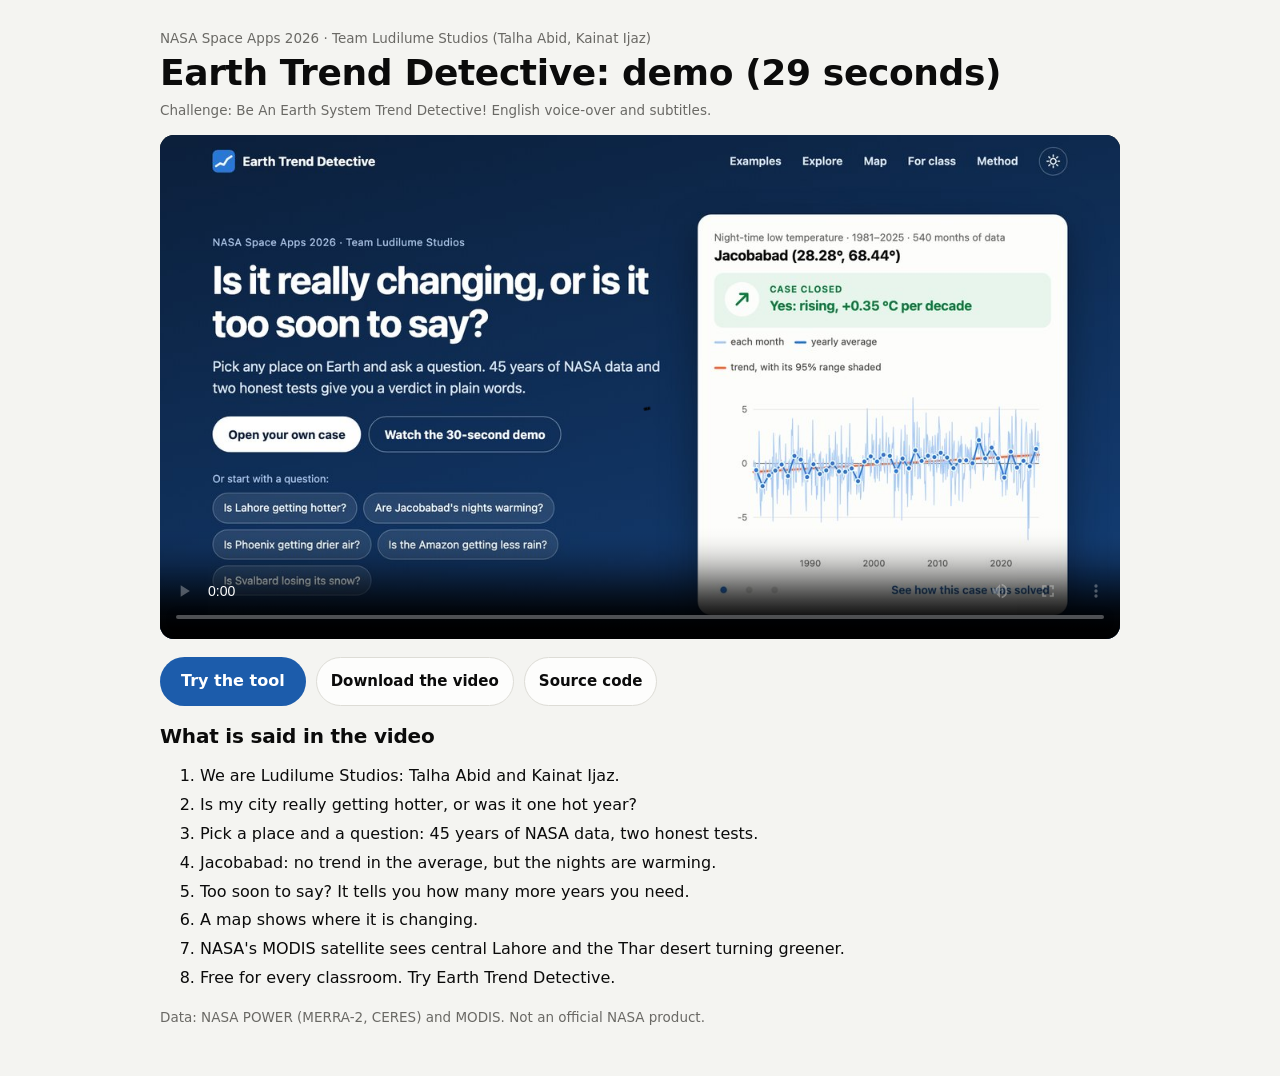
==== web/demo.html @ 318aa74d "Redesign the site: place search, starter questions, side-by-side results, demo page Signed-off-by: T" ====
<!doctype html>
<html lang="en">
<head>
  <meta charset="utf-8">
  <meta name="viewport" content="width=device-width, initial-scale=1">
  <title>Demo video: Earth Trend Detective</title>
  <meta name="description" content="A 29-second demo of Earth Trend Detective, by team Ludilume Studios for NASA Space Apps 2026.">
  <meta name="theme-color" content="#0b1f3a">
  <link rel="icon" href="favicon.svg" type="image/svg+xml">
  <link rel="stylesheet" href="css/app.css">
  <style>
    .demo-page { max-width: 1000px; margin: 0 auto; padding: 28px 20px 48px; }
    .demo-page video { width: 100%; height: auto; border-radius: 14px; background: #000; display: block; }
    .demo-page h1 { font-size: clamp(26px, 4vw, 36px); margin: 0 0 6px; }
    .demo-links { display: flex; flex-wrap: wrap; gap: 10px; margin: 18px 0; }
    .transcript li { margin-bottom: 4px; }
  </style>
</head>
<body>
  <main class="demo-page">
    <p class="result-kicker">NASA Space Apps 2026 · Team Ludilume Studios (Talha Abid, Kainat Ijaz)</p>
    <h1>Earth Trend Detective: demo (29 seconds)</h1>
    <p class="hint" style="margin-bottom:14px">Challenge: Be An Earth System Trend Detective! English voice-over and subtitles.</p>
    <video controls playsinline preload="metadata" poster="share.jpg">
      <source src="demo/earth-trend-detective-demo.mp4" type="video/mp4">
      Your browser cannot play this video. <a href="demo/earth-trend-detective-demo.mp4">Download it instead</a>.
    </video>
    <div class="demo-links">
      <a class="button primary" href="./">Try the tool</a>
      <a class="button secondary" href="demo/earth-trend-detective-demo.mp4" download>Download the video</a>
      <a class="button secondary" href="https://github.com/talhaabidj/earth-trend-detective">Source code</a>
    </div>
    <h2 style="font-size:20px">What is said in the video</h2>
    <ol class="transcript">
      <li>We are Ludilume Studios: Talha Abid and Kainat Ijaz.</li>
      <li>Is my city really getting hotter, or was it one hot year?</li>
      <li>Pick a place and a question: 45 years of NASA data, two honest tests.</li>
      <li>Jacobabad: no trend in the average, but the nights are warming.</li>
      <li>Too soon to say? It tells you how many more years you need.</li>
      <li>A map shows where it is changing.</li>
      <li>NASA's MODIS satellite sees central Lahore and the Thar desert turning greener.</li>
      <li>Free for every classroom. Try Earth Trend Detective.</li>
    </ol>
    <p class="source">Data: NASA POWER (MERRA-2, CERES) and MODIS. Not an official NASA product.</p>
  </main>
</body>
</html>
---- web/css/app.css ----
/* Colours and sizes are set once here; the dark values are repeated for the system setting and
   for the theme button. */
:root {
  color-scheme: light;
  --page: #f4f4f1;
  --surface-1: #fdfdfc;
  --surface-2: #eeede9;
  --border: #dddcd6;
  --text-primary: #0b0b0b;
  --text-secondary: #4d4c49;
  --text-muted: #6a6965;
  --accent: #2a78d6;
  --accent-strong: #1c5cab;
  --accent-soft: #e6f0fc;
  --link: #1c5cab;
  --series-1: #2a78d6;
  --series-faint: #a9cbf5;
  --trend: #eb6834;
  --trend-band: rgba(235, 104, 52, 0.15);
  --grid: #e6e5e0;
  --clear: #0f7b3e;
  --clear-bg: #e7f5ec;
  --mixed: #8f5b00;
  --mixed-bg: #fff3d9;
  --not-yet: #1c5cab;
  --not-yet-bg: #e6f0fc;
  --none: #4d4c49;
  --none-bg: #eeede9;
  --error: #b3261e;
  --hero-top: #0b1f3a;
  --hero-bottom: #14407a;
  --shadow: 0 1px 2px rgba(11, 31, 58, 0.06), 0 8px 24px rgba(11, 31, 58, 0.08);
  --radius: 14px;
  --font: system-ui, -apple-system, "Segoe UI", Roboto, "Helvetica Neue", Arial, sans-serif;
}
@media (prefers-color-scheme: dark) {
  :root:not([data-theme="light"]) {
    color-scheme: dark;
    --page: #0f1114;
    --surface-1: #181b20;
    --surface-2: #23272e;
    --border: #323741;
    --text-primary: #f1f0ed;
    --text-secondary: #c5c4bc;
    --text-muted: #9c9b94;
    --accent: #3987e5;
    --accent-strong: #1c5cab;
    --accent-soft: #15273f;
    --link: #8dbcf2;
    --series-1: #4a94ea;
    --series-faint: #2a4670;
    --trend: #ec7b4d;
    --trend-band: rgba(236, 123, 77, 0.2);
    --grid: #2a2e36;
    --clear: #62cf91;
    --clear-bg: #13281c;
    --mixed: #e8b452;
    --mixed-bg: #2d2311;
    --not-yet: #8dbcf2;
    --not-yet-bg: #142337;
    --none: #c5c4bc;
    --none-bg: #23272e;
    --error: #f2908a;
    --hero-top: #081528;
    --hero-bottom: #0e2c55;
    --shadow: 0 1px 2px rgba(0, 0, 0, 0.3), 0 8px 24px rgba(0, 0, 0, 0.35);
  }
}
:root[data-theme="dark"] {
  color-scheme: dark;
  --page: #0f1114;
  --surface-1: #181b20;
  --surface-2: #23272e;
  --border: #323741;
  --text-primary: #f1f0ed;
  --text-secondary: #c5c4bc;
  --text-muted: #9c9b94;
  --accent: #3987e5;
  --accent-strong: #1c5cab;
  --accent-soft: #15273f;
  --link: #8dbcf2;
  --series-1: #4a94ea;
  --series-faint: #2a4670;
  --trend: #ec7b4d;
  --trend-band: rgba(236, 123, 77, 0.2);
  --grid: #2a2e36;
  --clear: #62cf91;
  --clear-bg: #13281c;
  --mixed: #e8b452;
  --mixed-bg: #2d2311;
  --not-yet: #8dbcf2;
  --not-yet-bg: #142337;
  --none: #c5c4bc;
  --none-bg: #23272e;
  --error: #f2908a;
  --hero-top: #081528;
  --hero-bottom: #0e2c55;
  --shadow: 0 1px 2px rgba(0, 0, 0, 0.3), 0 8px 24px rgba(0, 0, 0, 0.35);
}

* { box-sizing: border-box; }
html { scroll-behavior: smooth; scroll-padding-top: 16px; }
@media (prefers-reduced-motion: reduce) {
  html { scroll-behavior: auto; }
  * { transition: none !important; animation: none !important; }
}
body { margin: 0; background: var(--page); color: var(--text-primary); font: 16px/1.55 var(--font); }
a { color: var(--link); }
h1, h2, h3, h4 { line-height: 1.2; letter-spacing: -0.01em; }
p { margin: 0 0 10px; }
.wrap { max-width: 1180px; margin: 0 auto; padding: 0 20px; }
:focus-visible { outline: 3px solid var(--accent); outline-offset: 2px; border-radius: 4px; }
.skip-link { position: absolute; left: -999px; top: 8px; background: var(--surface-1); color: var(--text-primary); padding: 8px 14px; border-radius: 8px; z-index: 2000; }
.skip-link:focus { left: 8px; }

/* --- Top bar and hero ------------------------------------------------------------------------ */
.hero-band { background: linear-gradient(165deg, var(--hero-top), var(--hero-bottom)); color: #fff; padding-bottom: 76px; }
.top-bar { display: flex; align-items: center; gap: 16px; padding-top: 16px; padding-bottom: 16px; }
.brand { display: flex; align-items: center; gap: 10px; color: #fff; text-decoration: none; font-weight: 700; font-size: 17px; }
.top-nav { display: flex; gap: 4px; margin-left: auto; flex-wrap: wrap; }
.top-nav a { color: #dbe6f5; text-decoration: none; padding: 7px 12px; border-radius: 999px; font-size: 15px; font-weight: 600; }
.top-nav a:hover { background: rgba(255, 255, 255, 0.12); color: #fff; }
.icon-button { display: inline-grid; place-items: center; width: 38px; height: 38px; border-radius: 50%; border: 1px solid rgba(255, 255, 255, 0.3); background: transparent; color: #fff; cursor: pointer; }
.icon-button:hover { background: rgba(255, 255, 255, 0.12); }

.hero { display: grid; grid-template-columns: minmax(0, 1.1fr) minmax(0, 0.9fr); gap: 44px; align-items: center; padding-top: 36px; }
.eyebrow { font-size: 14px; color: #a9c3e6; letter-spacing: 0.03em; margin-bottom: 12px; }
.hero h1 { margin: 0 0 16px; font-size: clamp(32px, 4.6vw, 52px); line-height: 1.08; letter-spacing: -0.025em; }
.lead { font-size: 19px; color: #dbe6f5; max-width: 34em; margin-bottom: 22px; }
.hero-actions { display: flex; flex-wrap: wrap; gap: 10px; margin-bottom: 24px; }
.starter-label { font-size: 14px; color: #a9c3e6; margin-bottom: 8px; }
.starters { display: flex; flex-wrap: wrap; gap: 8px; }
.starter { font: inherit; font-size: 14.5px; padding: 8px 14px; border-radius: 999px; cursor: pointer; background: rgba(255, 255, 255, 0.1); color: #fff; border: 1px solid rgba(255, 255, 255, 0.28); }
.starter:hover { background: rgba(255, 255, 255, 0.2); }

.hero-case { background: var(--surface-1); color: var(--text-primary); border-radius: 18px; padding: 20px 22px 16px; box-shadow: 0 20px 50px rgba(0, 0, 0, 0.35); }
.hero-case .result { margin: 0; padding: 0; border: 0; background: none; }
.hero-case .result-head h3 { font-size: 19px; }
.hero-case .verdict { margin: 12px 0 8px; padding: 12px 14px; }
.hero-case .verdict h4 { font-size: 18px; }
.hero-case .verdict p:last-child { display: none; }
.hero-case .result-tabs, .hero-case .source, .hero-case .warnings, .hero-case .panel-note { display: none; }
.hero-case .result-panel { padding: 0; border: 0; }
.hero-case-foot { display: flex; align-items: center; justify-content: space-between; gap: 10px; margin-top: 6px; }
.dots { display: flex; gap: 8px; }
.dot { width: 26px; height: 26px; border-radius: 50%; border: 0; background: transparent; cursor: pointer; display: grid; place-items: center; padding: 0; }
.dot::before { content: ""; width: 9px; height: 9px; border-radius: 50%; background: var(--border); }
.dot[aria-pressed="true"]::before { background: var(--accent); }
.text-button { font: inherit; font-weight: 600; font-size: 15px; background: none; border: 0; color: var(--link); cursor: pointer; padding: 6px 2px; }

/* --- Buttons and small controls -------------------------------------------------------------- */
.button { display: inline-flex; align-items: center; justify-content: center; gap: 8px; font: inherit; font-weight: 700; font-size: 16px; padding: 11px 20px; border-radius: 999px; border: 1px solid transparent; cursor: pointer; text-decoration: none; }
.button.primary { background: var(--accent-strong); color: #fff; }
.hero-band .button.primary { background: #fff; color: #0b1f3a; }
.button.primary:hover { filter: brightness(1.08); }
.button.primary:disabled { opacity: 0.6; cursor: progress; }
.button.ghost { background: transparent; color: #fff; border-color: rgba(255, 255, 255, 0.45); }
.button.ghost:hover { background: rgba(255, 255, 255, 0.12); }
.button.secondary { background: var(--surface-1); color: var(--text-primary); border-color: var(--border); font-size: 15px; font-weight: 600; padding: 8px 14px; }
.button.secondary:hover { border-color: var(--accent); }
.button.wide { width: 100%; }
.chips { display: inline-flex; flex-wrap: wrap; gap: 6px; }
.chip, .tab { display: inline-flex; align-items: center; gap: 6px; font: inherit; font-size: 14px; padding: 6px 12px; border-radius: 999px; cursor: pointer; background: var(--surface-2); color: var(--text-primary); border: 1px solid transparent; }
.chip:hover, .tab:hover { border-color: var(--accent); }
.chip[aria-pressed="true"], .tab[aria-selected="true"] { background: var(--accent-strong); color: #fff; }
input[type="number"], input[type="search"], select { font: inherit; color: var(--text-primary); background: var(--surface-1); border: 1px solid var(--border); border-radius: 10px; padding: 8px 10px; min-width: 0; }
.step-number { display: inline-grid; place-items: center; flex: none; width: 34px; height: 34px; border-radius: 50%; background: var(--accent-strong); color: #fff; font-weight: 700; }
.step-number.small { width: 26px; height: 26px; font-size: 14px; }

/* --- Three steps ----------------------------------------------------------------------------- */
.steps { display: grid; grid-template-columns: repeat(3, 1fr); gap: 16px; margin-top: -44px; position: relative; }
.step-card { display: flex; gap: 14px; align-items: flex-start; background: var(--surface-1); border: 1px solid var(--border); border-radius: var(--radius); padding: 16px 18px; box-shadow: var(--shadow); }
.step-card strong { display: block; font-size: 17px; margin-bottom: 2px; }
.step-card p { margin: 0; font-size: 14.5px; color: var(--text-secondary); }

/* --- Sections and panels --------------------------------------------------------------------- */
.section { margin: 56px 0 0; }
.section-head { margin-bottom: 18px; }
.section-head h2 { margin: 0 0 4px; font-size: clamp(24px, 3vw, 30px); }
.section-head p { margin: 0; color: var(--text-secondary); max-width: 46em; }
.panel { background: var(--surface-1); border: 1px solid var(--border); border-radius: var(--radius); padding: 20px; }
.hint { font-size: 13.5px; color: var(--text-muted); margin: 6px 0 0; }
.source { font-size: 13.5px; color: var(--text-muted); margin: 12px 0 0; }
.status { min-height: 0; margin: 0; color: var(--text-secondary); }
.status:not(:empty) { margin-bottom: 12px; padding: 10px 14px; border-radius: 10px; background: var(--accent-soft); }
.status.error { color: var(--error); background: var(--mixed-bg); }
.status.busy::before { content: ""; display: inline-block; width: 14px; height: 14px; margin-right: 8px; vertical-align: -2px; border: 2px solid var(--accent); border-right-color: transparent; border-radius: 50%; animation: spin 0.8s linear infinite; }
@keyframes spin { to { transform: rotate(360deg); } }

/* --- Examples -------------------------------------------------------------------------------- */
.story-list { display: grid; grid-template-columns: repeat(auto-fit, minmax(230px, 1fr)); gap: 14px; }
.story-card { text-align: left; font: inherit; color: var(--text-primary); cursor: pointer; padding: 16px 18px; border-radius: var(--radius); border: 1px solid var(--border); background: var(--surface-1); display: flex; flex-direction: column; gap: 6px; }
.story-card:hover, .story-card[aria-pressed="true"] { border-color: var(--accent); box-shadow: var(--shadow); }
.story-card strong { font-size: 17px; }
.story-card span { font-size: 14.5px; color: var(--text-secondary); }
.badges { display: flex; flex-wrap: wrap; gap: 6px; margin-top: auto; padding-top: 6px; }
.badge { font-size: 12.5px; font-weight: 700; padding: 3px 9px; border-radius: 999px; }
.badge.clear { background: var(--clear-bg); color: var(--clear); }
.badge.mixed { background: var(--mixed-bg); color: var(--mixed); }
.badge.not-yet { background: var(--not-yet-bg); color: var(--not-yet); }
.badge.none { background: var(--none-bg); color: var(--none); }
.story-player { margin-top: 16px; }
.story-top { display: flex; justify-content: space-between; align-items: center; gap: 12px; }
.story-top h3 { margin: 0; font-size: 20px; }
.story-step-label { font-size: 13.5px; color: var(--text-muted); margin: 2px 0 10px; }
.story-text { font-size: 17px; max-width: 52em; }
.story-nav { display: flex; gap: 10px; align-items: center; margin-top: 16px; }

/* --- Explorer -------------------------------------------------------------------------------- */
.workspace { display: grid; grid-template-columns: 400px minmax(0, 1fr); gap: 24px; align-items: start; }
.controls { position: sticky; top: 16px; max-height: calc(100vh - 32px); overflow-y: auto; }
.control-group { border: 0; padding: 0; margin: 0 0 20px; min-width: 0; }
.control-group legend { display: flex; align-items: center; gap: 10px; font-weight: 700; font-size: 17px; padding: 0; margin-bottom: 10px; }
.search { position: relative; }
.search input { width: 100%; padding-left: 38px; font-size: 16px; }
.search-icon { position: absolute; left: 12px; top: 50%; transform: translateY(-50%); color: var(--text-muted); pointer-events: none; }
.search-options { position: absolute; z-index: 1200; left: 0; right: 0; top: calc(100% + 4px); margin: 0; padding: 6px; list-style: none; background: var(--surface-1); border: 1px solid var(--border); border-radius: 12px; box-shadow: var(--shadow); }
.search-options li { padding: 8px 10px; border-radius: 8px; cursor: pointer; display: flex; flex-direction: column; }
.search-options li span { font-size: 13px; color: var(--text-muted); }
.search-options li[role="option"]:hover, .search-options li[aria-selected="true"] { background: var(--accent-soft); }
.search-options .search-note { cursor: default; color: var(--text-secondary); font-size: 14px; }
.place-buttons { display: flex; flex-wrap: wrap; gap: 6px; margin: 10px 0; }
.place-buttons .chips { display: contents; }
.map { height: 180px; border-radius: 12px; border: 1px solid var(--border); z-index: 0; }
.map.tall { height: 480px; margin-top: 10px; }
.chosen-place { font-weight: 600; margin: 8px 0 0; }
.more-options { margin-top: 10px; }
.more-options summary { cursor: pointer; font-size: 14.5px; color: var(--text-secondary); }
.place-row { display: flex; flex-wrap: wrap; gap: 12px; margin: 10px 0; }
.place-row label, .map-controls label { display: flex; flex-direction: column; font-size: 13.5px; color: var(--text-secondary); gap: 3px; }
.place-row input { width: 120px; }
.area-choice { display: flex; flex-direction: column; gap: 4px; font-size: 14.5px; }
.area-choice label { display: flex; gap: 8px; align-items: center; }
.tabs { display: flex; flex-wrap: wrap; gap: 6px; margin-bottom: 10px; }
.variable-list { display: flex; flex-direction: column; gap: 8px; }
.variable-card { text-align: left; font: inherit; cursor: pointer; padding: 10px 12px; border-radius: 12px; background: var(--surface-1); color: var(--text-primary); border: 1px solid var(--border); }
.variable-card:hover { border-color: var(--accent); }
.variable-card[aria-pressed="true"] { border-color: var(--accent); background: var(--accent-soft); box-shadow: inset 0 0 0 1px var(--accent); }
.variable-card strong { display: block; font-size: 15.5px; }
.variable-card span { font-size: 13.5px; color: var(--text-secondary); }
.variable-card em { font-style: normal; font-size: 12px; font-weight: 700; color: var(--link); margin-left: 6px; }
.helper { display: block; margin-top: 12px; font-size: 14.5px; color: var(--text-secondary); }
.helper select { margin-top: 4px; width: 100%; }

.empty { text-align: center; padding: 48px 24px; color: var(--text-secondary); }
.empty h3 { margin: 12px 0 6px; color: var(--text-primary); }
.empty p { max-width: 30em; margin: 0 auto; }
.results { display: flex; flex-direction: column; gap: 16px; }
.compare-grid { display: grid; grid-template-columns: minmax(0, 1fr); gap: 16px; }
@media (min-width: 1100px) { .compare-grid.two { grid-template-columns: minmax(0, 1fr) minmax(0, 1fr); } }
.result { background: var(--surface-1); border: 1px solid var(--border); border-radius: var(--radius); padding: 20px; min-width: 0; }
.result-kicker { font-size: 13.5px; color: var(--text-muted); margin: 0 0 2px; }
.result-head h3 { margin: 0; font-size: 22px; overflow-wrap: anywhere; }
.verdict { display: flex; gap: 14px; align-items: flex-start; border-radius: 12px; padding: 16px 18px; margin: 14px 0; }
.verdict-icon { flex: none; display: grid; place-items: center; width: 46px; height: 46px; border-radius: 50%; background: var(--surface-1); }
.case-status { font-size: 12.5px; font-weight: 700; letter-spacing: 0.06em; text-transform: uppercase; margin: 0 0 2px; }
.verdict h4 { margin: 0 0 6px; font-size: 22px; }
.verdict p:last-child { margin: 0; color: var(--text-primary); }
.verdict.clear { background: var(--clear-bg); } .verdict.clear h4, .verdict.clear .case-status, .verdict.clear .verdict-icon { color: var(--clear); }
.verdict.mixed { background: var(--mixed-bg); } .verdict.mixed h4, .verdict.mixed .case-status, .verdict.mixed .verdict-icon { color: var(--mixed); }
.verdict.not-yet { background: var(--not-yet-bg); } .verdict.not-yet h4, .verdict.not-yet .case-status, .verdict.not-yet .verdict-icon { color: var(--not-yet); }
.verdict.none { background: var(--none-bg); } .verdict.none .case-status, .verdict.none .verdict-icon { color: var(--none); }
.warnings { margin: 0 0 12px; padding-left: 20px; color: var(--text-secondary); font-size: 14.5px; }
.result-tabs { display: flex; gap: 2px; overflow-x: auto; border-bottom: 1px solid var(--border); }
.result-tabs button { font: inherit; font-size: 15px; font-weight: 600; white-space: nowrap; padding: 9px 13px; background: none; border: 0; border-bottom: 3px solid transparent; color: var(--text-secondary); cursor: pointer; margin-bottom: -1px; }
.result-tabs button:hover { color: var(--text-primary); }
.result-tabs button[aria-selected="true"] { color: var(--link); border-bottom-color: var(--accent); }
.result-panel { padding-top: 12px; }
.panel-note { font-size: 14px; color: var(--text-secondary); margin: 0 0 6px; }
.numbers { margin: 4px 0 10px; padding-left: 20px; font-size: 15px; }
.numbers li { margin-bottom: 6px; }
.actions { display: flex; flex-wrap: wrap; gap: 8px; }
.compare-box { display: flex; flex-wrap: wrap; gap: 8px; align-items: center; padding: 14px 16px; }
.compare-box .search { flex: 1 1 240px; }
.compare-box p { margin: 0; flex-basis: 100%; font-weight: 600; }

/* --- Charts ---------------------------------------------------------------------------------- */
.chart-box { position: relative; }
.chart { display: block; overflow: visible; }
.chart .grid line { stroke: var(--grid); stroke-width: 1; }
.chart .tick { fill: var(--text-muted); font-size: 12px; font-family: var(--font); }
.chart .zero { stroke: var(--text-muted); stroke-width: 1; }
.chart .series-line { fill: none; stroke: var(--series-1); stroke-width: 1.5; stroke-linejoin: round; stroke-linecap: round; }
.chart .series-line.faded { stroke: var(--series-faint); stroke-width: 1; }
.chart .yearly-line { fill: none; stroke: var(--series-1); stroke-width: 2; stroke-linejoin: round; }
.chart .yearly-dot { fill: var(--series-1); stroke: var(--surface-1); stroke-width: 1.5; }
.chart .trend-line { stroke: var(--trend); stroke-width: 2.5; stroke-linecap: round; }
.chart .trend-band { fill: var(--trend-band); }
.chart .season-bar { fill: var(--series-1); }
.chart .crosshair { stroke: var(--text-muted); stroke-width: 1; }
.chart .hover-dot { fill: var(--series-1); stroke: var(--surface-1); stroke-width: 2; }
.chart-tip { position: absolute; transform: translate(-50%, -100%); pointer-events: none; white-space: nowrap; background: var(--text-primary); color: var(--surface-1); font-size: 13px; padding: 6px 9px; border-radius: 6px; }
.legend { display: flex; gap: 14px; font-size: 13px; color: var(--text-secondary); margin: 2px 0 4px; flex-wrap: wrap; }
.legend i { display: inline-block; width: 16px; height: 3px; vertical-align: middle; margin-right: 6px; border-radius: 2px; }
.table-scroll { max-height: 320px; overflow: auto; }
.data-table { border-collapse: collapse; font-size: 14px; width: 100%; font-variant-numeric: tabular-nums; }
.data-table th, .data-table td { padding: 5px 12px 5px 0; text-align: right; border-bottom: 1px solid var(--grid); }
.data-table th { color: var(--text-secondary); font-weight: 600; position: sticky; top: 0; background: var(--surface-1); }
.data-table th:first-child, .data-table td:first-child { text-align: left; }

/* --- Trend map ------------------------------------------------------------------------------- */
.map-controls { display: flex; flex-wrap: wrap; gap: 12px; align-items: flex-end; }
.map-question { font-weight: 600; margin: 12px 0 0; }
.map-summary { font-size: 17px; margin: 10px 0 0; }
.map-legend { display: flex; flex-wrap: wrap; gap: 6px 14px; font-size: 13px; color: var(--text-secondary); margin-top: 10px; align-items: center; }
.map-legend i { display: inline-block; width: 14px; height: 14px; border-radius: 3px; vertical-align: -2px; margin-right: 5px; }

/* --- Classroom and method -------------------------------------------------------------------- */
.class-steps { list-style: none; counter-reset: step; margin: 0; padding: 0; display: grid; grid-template-columns: repeat(auto-fit, minmax(230px, 1fr)); gap: 14px; }
.class-steps li { counter-increment: step; background: var(--surface-1); border: 1px solid var(--border); border-radius: var(--radius); padding: 16px 18px; font-size: 15px; color: var(--text-secondary); }
.class-steps li::before { content: counter(step); display: grid; place-items: center; width: 28px; height: 28px; border-radius: 50%; background: var(--accent-soft); color: var(--link); font-weight: 700; margin-bottom: 8px; }
.class-steps strong { color: var(--text-primary); }
.method-grid { display: grid; grid-template-columns: minmax(0, 1.5fr) minmax(0, 1fr); gap: 16px; align-items: start; }
.prose ol { padding-left: 20px; margin: 0 0 12px; }
.prose li { margin-bottom: 8px; }
.prose h3 { margin: 0 0 10px; }
.glossary { margin: 0; }
.glossary dt { font-weight: 700; margin-top: 10px; }
.glossary dd { margin: 0; color: var(--text-secondary); font-size: 15px; }
.site-footer { margin-top: 56px; padding: 28px 0 40px; border-top: 1px solid var(--border); font-size: 14px; color: var(--text-secondary); }

/* --- Smaller screens ------------------------------------------------------------------------- */
@media (max-width: 960px) {
  .hero { grid-template-columns: minmax(0, 1fr); gap: 28px; padding-top: 20px; }
  .workspace { grid-template-columns: minmax(0, 1fr); }
  .controls { position: static; max-height: none; }
  .method-grid { grid-template-columns: minmax(0, 1fr); }
  .steps { grid-template-columns: minmax(0, 1fr); margin-top: -36px; }
}
@media (max-width: 600px) {
  .wrap { padding: 0 16px; }
  .top-nav { display: none; }
  .top-bar { justify-content: space-between; }
  .hero-band { padding-bottom: 60px; }
  .lead { font-size: 17px; }
  .panel, .result { padding: 16px; }
  /* The icon sits beside the heading and the explanation uses the full width. */
  .verdict { display: grid; grid-template-columns: auto minmax(0, 1fr); column-gap: 10px; padding: 14px; }
  .verdict > div:last-child { display: contents; }
  .verdict-icon { width: 38px; height: 38px; grid-row: 1 / span 2; align-self: center; }
  .verdict h4 { font-size: 19px; margin: 0; }
  .verdict p:last-child { grid-column: 1 / -1; margin-top: 8px; }
  .map { height: 220px; }
  .map.tall { height: 380px; }
  .section { margin-top: 44px; }
}
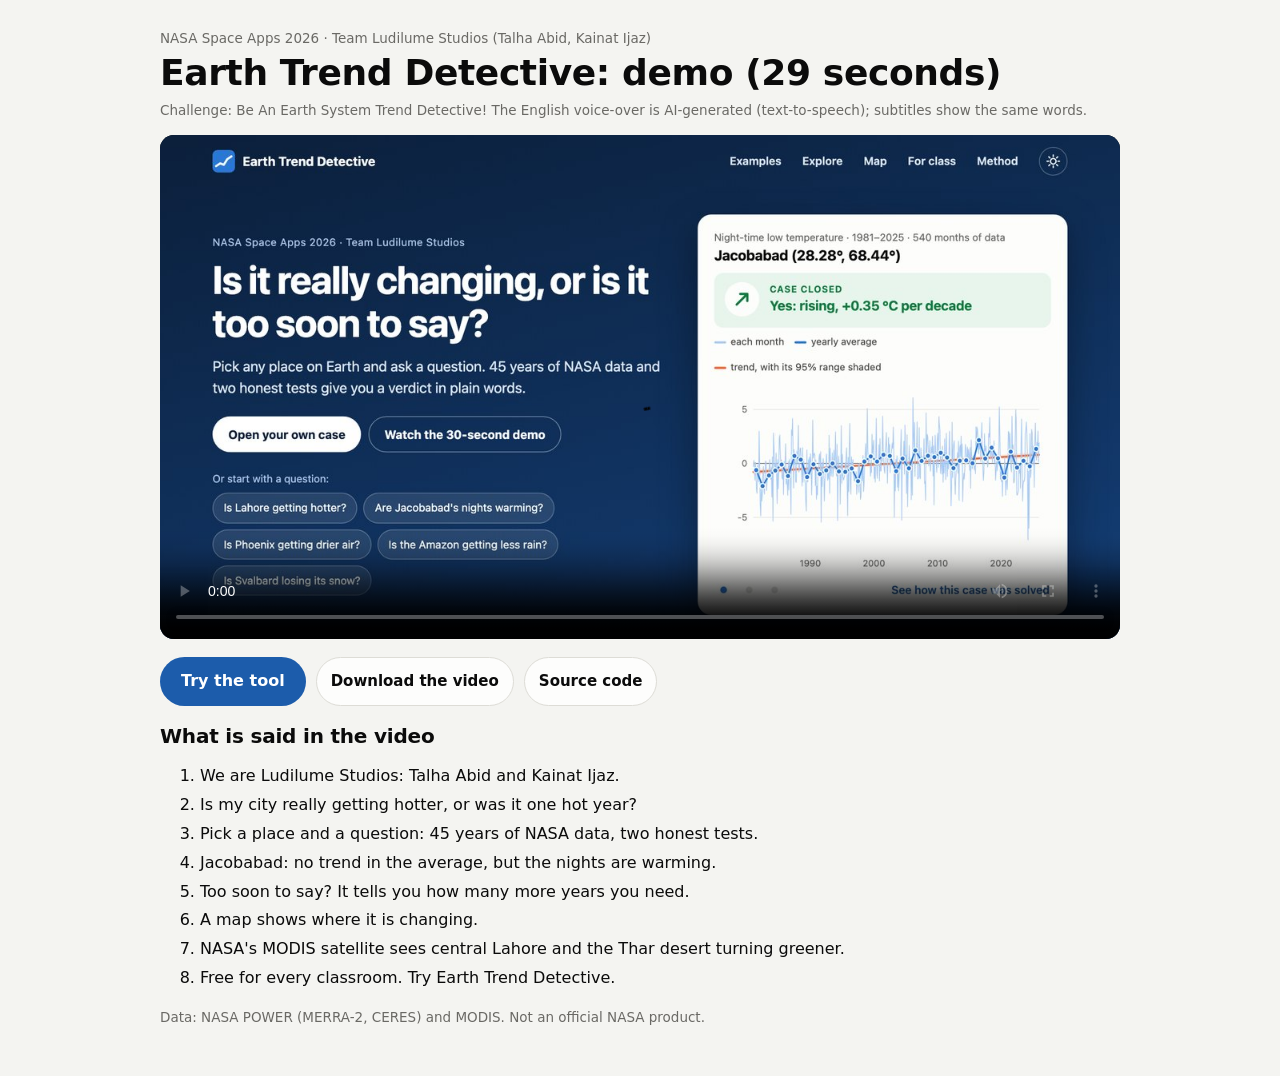
==== commit c0d61422: "Show the straight-line rate, add a SciPy check, fix heading order Signed-off-by: Talha Abid <talhaab" ====
--- a/web/demo.html
+++ b/web/demo.html
@@ -20,7 +20,7 @@
   <main class="demo-page">
     <p class="result-kicker">NASA Space Apps 2026 · Team Ludilume Studios (Talha Abid, Kainat Ijaz)</p>
     <h1>Earth Trend Detective: demo (29 seconds)</h1>
-    <p class="hint" style="margin-bottom:14px">Challenge: Be An Earth System Trend Detective! English voice-over and subtitles.</p>
+    <p class="hint" style="margin-bottom:14px">Challenge: Be An Earth System Trend Detective! The English voice-over is AI-generated (text-to-speech); subtitles show the same words.</p>
     <video controls playsinline preload="metadata" poster="share.jpg">
       <source src="demo/earth-trend-detective-demo.mp4" type="video/mp4">
       Your browser cannot play this video. <a href="demo/earth-trend-detective-demo.mp4">Download it instead</a>.
--- a/web/css/app.css
+++ b/web/css/app.css
@@ -112,6 +112,8 @@
 :focus-visible { outline: 3px solid var(--accent); outline-offset: 2px; border-radius: 4px; }
 .skip-link { position: absolute; left: -999px; top: 8px; background: var(--surface-1); color: var(--text-primary); padding: 8px 14px; border-radius: 8px; z-index: 2000; }
 .skip-link:focus { left: 8px; }
+.visually-hidden { position: absolute; width: 1px; height: 1px; overflow: hidden; clip-path: inset(50%); white-space: nowrap; }
+.no-script { margin: 0; padding: 14px 20px; background: var(--mixed-bg); color: var(--text-primary); text-align: center; }
 
 /* --- Top bar and hero ------------------------------------------------------------------------ */
 .hero-band { background: linear-gradient(165deg, var(--hero-top), var(--hero-bottom)); color: #fff; padding-bottom: 76px; }
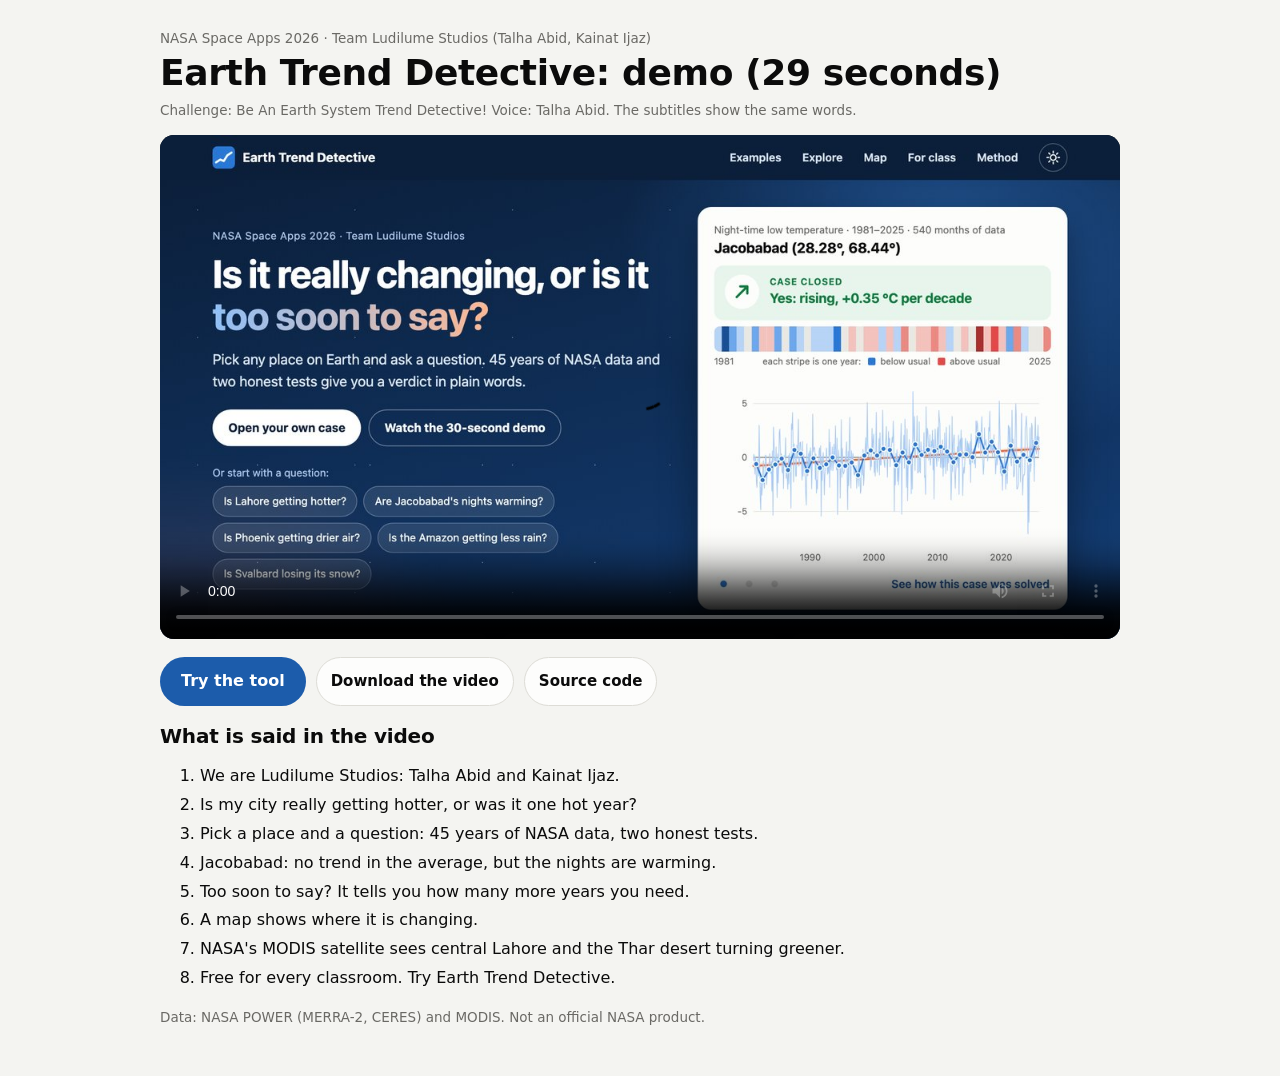
==== commit f03899e6: "Use the team's recorded voice in the demo video Signed-off-by: Talha Abid <talhaabidj1@gmail.com>" ====
--- a/web/demo.html
+++ b/web/demo.html
@@ -20,7 +20,7 @@
   <main class="demo-page">
     <p class="result-kicker">NASA Space Apps 2026 · Team Ludilume Studios (Talha Abid, Kainat Ijaz)</p>
     <h1>Earth Trend Detective: demo (29 seconds)</h1>
-    <p class="hint" style="margin-bottom:14px">Challenge: Be An Earth System Trend Detective! The English voice-over is AI-generated (text-to-speech); subtitles show the same words.</p>
+    <p class="hint" style="margin-bottom:14px">Challenge: Be An Earth System Trend Detective! Voice: Talha Abid. The subtitles show the same words.</p>
     <video controls playsinline preload="metadata" poster="share.jpg">
       <source src="demo/earth-trend-detective-demo.mp4" type="video/mp4">
       Your browser cannot play this video. <a href="demo/earth-trend-detective-demo.mp4">Download it instead</a>.
--- a/web/css/app.css
+++ b/web/css/app.css
@@ -17,6 +17,7 @@
   --series-faint: #a9cbf5;
   --trend: #eb6834;
   --trend-band: rgba(235, 104, 52, 0.15);
+  --stripe-middle: #e9e8e3;
   --grid: #e6e5e0;
   --clear: #0f7b3e;
   --clear-bg: #e7f5ec;
@@ -51,6 +52,7 @@
     --series-faint: #2a4670;
     --trend: #ec7b4d;
     --trend-band: rgba(236, 123, 77, 0.2);
+    --stripe-middle: #3a3d44;
     --grid: #2a2e36;
     --clear: #62cf91;
     --clear-bg: #13281c;
@@ -83,6 +85,7 @@
   --series-faint: #2a4670;
   --trend: #ec7b4d;
   --trend-band: rgba(236, 123, 77, 0.2);
+  --stripe-middle: #3a3d44;
   --grid: #2a2e36;
   --clear: #62cf91;
   --clear-bg: #13281c;
@@ -99,12 +102,12 @@
 }
 
 * { box-sizing: border-box; }
-html { scroll-behavior: smooth; scroll-padding-top: 16px; }
+html { scroll-behavior: smooth; scroll-padding-top: 76px; }
 @media (prefers-reduced-motion: reduce) {
   html { scroll-behavior: auto; }
   * { transition: none !important; animation: none !important; }
 }
-body { margin: 0; background: var(--page); color: var(--text-primary); font: 16px/1.55 var(--font); }
+body { margin: 0; background: var(--page); color: var(--text-primary); font: 16px/1.55 var(--font); transition: background-color 0.25s, color 0.25s; }
 a { color: var(--link); }
 h1, h2, h3, h4 { line-height: 1.2; letter-spacing: -0.01em; }
 p { margin: 0 0 10px; }
@@ -116,12 +119,27 @@
 .no-script { margin: 0; padding: 14px 20px; background: var(--mixed-bg); color: var(--text-primary); text-align: center; }
 
 /* --- Top bar and hero ------------------------------------------------------------------------ */
-.hero-band { background: linear-gradient(165deg, var(--hero-top), var(--hero-bottom)); color: #fff; padding-bottom: 76px; }
-.top-bar { display: flex; align-items: center; gap: 16px; padding-top: 16px; padding-bottom: 16px; }
+.top-bar { position: sticky; top: 0; z-index: 1500; background: var(--hero-top); color: #fff; transition: box-shadow 0.25s, background-color 0.25s; }
+.top-bar.scrolled { background: color-mix(in srgb, var(--hero-top) 86%, transparent); backdrop-filter: blur(12px); -webkit-backdrop-filter: blur(12px); box-shadow: 0 6px 24px rgba(0, 0, 0, 0.28); }
+.top-bar-inner { display: flex; align-items: center; gap: 16px; padding-top: 11px; padding-bottom: 11px; }
+.hero-band { position: relative; overflow: hidden; background: linear-gradient(165deg, var(--hero-top), var(--hero-bottom)); color: #fff; padding-bottom: 76px; }
+.hero-band > .hero { position: relative; }
+/* A slow glow and a few faint stars behind the first screen. */
+.hero-sky { position: absolute; inset: -40px; pointer-events: none;
+  background:
+    radial-gradient(620px 420px at 80% 16%, rgba(57, 135, 229, 0.42), transparent 70%),
+    radial-gradient(520px 380px at 6% 92%, rgba(235, 104, 52, 0.17), transparent 70%),
+    radial-gradient(1.5px 1.5px at 20px 30px, rgba(255, 255, 255, 0.55) 50%, transparent 51%) 0 0 / 150px 130px,
+    radial-gradient(1px 1px at 90px 80px, rgba(255, 255, 255, 0.4) 50%, transparent 51%) 0 0 / 210px 170px;
+  animation: drift 26s ease-in-out infinite alternate; }
+@keyframes drift { to { transform: translate3d(-26px, 16px, 0) scale(1.05); } }
+.accent { background: linear-gradient(90deg, #8fc0f8, #ffb892); -webkit-background-clip: text; background-clip: text; color: transparent; }
 .brand { display: flex; align-items: center; gap: 10px; color: #fff; text-decoration: none; font-weight: 700; font-size: 17px; }
 .top-nav { display: flex; gap: 4px; margin-left: auto; flex-wrap: wrap; }
 .top-nav a { color: #dbe6f5; text-decoration: none; padding: 7px 12px; border-radius: 999px; font-size: 15px; font-weight: 600; }
+.top-nav a { transition: background-color 0.2s, color 0.2s; }
 .top-nav a:hover { background: rgba(255, 255, 255, 0.12); color: #fff; }
+.top-nav a[aria-current="true"] { background: rgba(255, 255, 255, 0.18); color: #fff; }
 .icon-button { display: inline-grid; place-items: center; width: 38px; height: 38px; border-radius: 50%; border: 1px solid rgba(255, 255, 255, 0.3); background: transparent; color: #fff; cursor: pointer; }
 .icon-button:hover { background: rgba(255, 255, 255, 0.12); }
 
@@ -141,7 +159,9 @@
 .hero-case .verdict { margin: 12px 0 8px; padding: 12px 14px; }
 .hero-case .verdict h4 { font-size: 18px; }
 .hero-case .verdict p:last-child { display: none; }
-.hero-case .result-tabs, .hero-case .source, .hero-case .warnings, .hero-case .panel-note { display: none; }
+.hero-case .result-tabs, .hero-case .source, .hero-case .warnings, .hero-case .panel-note, .hero-case .tiles, .hero-case .legend { display: none; }
+.hero-case .stripe-box { margin-bottom: 4px; }
+.hero-case .stripes { height: 34px; }
 .hero-case .result-panel { padding: 0; border: 0; }
 .hero-case-foot { display: flex; align-items: center; justify-content: space-between; gap: 10px; margin-top: 6px; }
 .dots { display: flex; gap: 8px; }
@@ -151,6 +171,10 @@
 .text-button { font: inherit; font-weight: 600; font-size: 15px; background: none; border: 0; color: var(--link); cursor: pointer; padding: 6px 2px; }
 
 /* --- Buttons and small controls -------------------------------------------------------------- */
+.button, .chip, .tab, .starter, .story-card, .step-card, .variable-card, .class-steps li, .fact { transition: transform 0.18s cubic-bezier(0.22, 1, 0.36, 1), box-shadow 0.18s, border-color 0.18s, background-color 0.18s, filter 0.18s; }
+.button:hover, .starter:hover { transform: translateY(-1px); }
+.button:active, .chip:active, .starter:active { transform: scale(0.98); }
+.story-card:hover, .step-card:hover, .class-steps li:hover { transform: translateY(-3px); box-shadow: var(--shadow); }
 .button { display: inline-flex; align-items: center; justify-content: center; gap: 8px; font: inherit; font-weight: 700; font-size: 16px; padding: 11px 20px; border-radius: 999px; border: 1px solid transparent; cursor: pointer; text-decoration: none; }
 .button.primary { background: var(--accent-strong); color: #fff; }
 .hero-band .button.primary { background: #fff; color: #0b1f3a; }
@@ -174,6 +198,12 @@
 .step-card { display: flex; gap: 14px; align-items: flex-start; background: var(--surface-1); border: 1px solid var(--border); border-radius: var(--radius); padding: 16px 18px; box-shadow: var(--shadow); }
 .step-card strong { display: block; font-size: 17px; margin-bottom: 2px; }
 .step-card p { margin: 0; font-size: 14.5px; color: var(--text-secondary); }
+
+/* --- The tool in numbers --------------------------------------------------------------------- */
+.facts { display: grid; grid-template-columns: repeat(4, minmax(0, 1fr)); gap: 16px; margin-top: 36px; }
+.fact { display: flex; gap: 12px; align-items: center; padding: 6px 4px; }
+.fact strong { font-size: 42px; line-height: 1; font-weight: 800; letter-spacing: -0.03em; color: var(--link); font-variant-numeric: tabular-nums; min-width: 1.3em; text-align: right; }
+.fact > span { font-size: 14.5px; color: var(--text-secondary); }
 
 /* --- Sections and panels --------------------------------------------------------------------- */
 .section { margin: 56px 0 0; }
@@ -210,7 +240,7 @@
 
 /* --- Explorer -------------------------------------------------------------------------------- */
 .workspace { display: grid; grid-template-columns: 400px minmax(0, 1fr); gap: 24px; align-items: start; }
-.controls { position: sticky; top: 16px; max-height: calc(100vh - 32px); overflow-y: auto; }
+.controls { position: sticky; top: 76px; max-height: calc(100vh - 92px); overflow-y: auto; }
 .control-group { border: 0; padding: 0; margin: 0 0 20px; min-width: 0; }
 .control-group legend { display: flex; align-items: center; gap: 10px; font-weight: 700; font-size: 17px; padding: 0; margin-bottom: 10px; }
 .search { position: relative; }
@@ -262,6 +292,24 @@
 .verdict.mixed { background: var(--mixed-bg); } .verdict.mixed h4, .verdict.mixed .case-status, .verdict.mixed .verdict-icon { color: var(--mixed); }
 .verdict.not-yet { background: var(--not-yet-bg); } .verdict.not-yet h4, .verdict.not-yet .case-status, .verdict.not-yet .verdict-icon { color: var(--not-yet); }
 .verdict.none { background: var(--none-bg); } .verdict.none .case-status, .verdict.none .verdict-icon { color: var(--none); }
+.tiles { display: grid; grid-template-columns: repeat(3, minmax(0, 1fr)); gap: 10px; margin: 0 0 14px; }
+.tile { background: var(--surface-2); border-radius: 12px; padding: 11px 14px; display: flex; flex-direction: column; gap: 2px; min-width: 0; }
+.tile-label { font-size: 12.5px; color: var(--text-muted); font-weight: 600; }
+.tile-value { font-size: clamp(16px, 1.9vw, 23px); font-weight: 800; letter-spacing: -0.02em; font-variant-numeric: tabular-nums; overflow-wrap: anywhere; }
+.compare-grid.two .tile-value { font-size: 17px; }
+.stripe-box { margin: 0 0 14px; }
+.stripes { display: flex; height: 44px; border-radius: 8px; overflow: hidden; }
+.stripes span { flex: 1; }
+.stripe-labels { display: flex; justify-content: space-between; gap: 8px; font-size: 12px; color: var(--text-muted); margin-top: 4px; }
+.stripe-labels i { display: inline-block; width: 10px; height: 10px; border-radius: 2px; vertical-align: -1px; margin: 0 3px 0 6px; }
+.stripe-labels .below { background: #2a78d6; }
+.stripe-labels .above { background: #e34948; }
+.results.refreshing { opacity: 0.5; pointer-events: none; transition: opacity 0.2s; }
+.bone { height: 14px; margin-bottom: 12px; border-radius: 8px; background: linear-gradient(90deg, var(--surface-2) 25%, var(--border) 37%, var(--surface-2) 63%); background-size: 400% 100%; animation: shimmer 1.4s ease infinite; }
+.bone.short { width: 40%; } .bone.title { width: 65%; height: 24px; } .bone.block { height: 96px; } .bone.chart { height: 240px; margin: 0; }
+@keyframes shimmer { from { background-position: 100% 0; } to { background-position: 0 0; } }
+.pin { background: none; border: 0; }
+.pin-drop { display: block; filter: drop-shadow(0 3px 3px rgba(0, 0, 0, 0.35)); }
 .warnings { margin: 0 0 12px; padding-left: 20px; color: var(--text-secondary); font-size: 14.5px; }
 .result-tabs { display: flex; gap: 2px; overflow-x: auto; border-bottom: 1px solid var(--border); }
 .result-tabs button { font: inherit; font-size: 15px; font-weight: 600; white-space: nowrap; padding: 9px 13px; background: none; border: 0; border-bottom: 3px solid transparent; color: var(--text-secondary); cursor: pointer; margin-bottom: -1px; }
@@ -319,7 +367,8 @@
 .glossary { margin: 0; }
 .glossary dt { font-weight: 700; margin-top: 10px; }
 .glossary dd { margin: 0; color: var(--text-secondary); font-size: 15px; }
-.site-footer { margin-top: 56px; padding: 28px 0 40px; border-top: 1px solid var(--border); font-size: 14px; color: var(--text-secondary); }
+.site-footer { margin-top: 64px; padding: 32px 0 44px; font-size: 14px; background: var(--hero-top); color: #c9d8ee; }
+.site-footer a { color: #a9cbf5; }
 
 /* --- Smaller screens ------------------------------------------------------------------------- */
 @media (max-width: 960px) {
@@ -328,6 +377,7 @@
   .controls { position: static; max-height: none; }
   .method-grid { grid-template-columns: minmax(0, 1fr); }
   .steps { grid-template-columns: minmax(0, 1fr); margin-top: -36px; }
+  .facts { grid-template-columns: repeat(2, minmax(0, 1fr)); }
 }
 @media (max-width: 600px) {
   .wrap { padding: 0 16px; }
@@ -345,4 +395,40 @@
   .map { height: 220px; }
   .map.tall { height: 380px; }
   .section { margin-top: 44px; }
-}
+  .tiles { grid-template-columns: repeat(2, minmax(0, 1fr)); }
+  .tile:first-child { grid-column: 1 / -1; }
+  .fact strong { font-size: 34px; }
+  .stripe-labels span:nth-child(2) { display: none; }
+}
+
+/* --- Motion (only when the visitor has not asked for less) ----------------------------------- */
+@keyframes rise { from { opacity: 0; transform: translateY(14px); } }
+@keyframes fade { from { opacity: 0; } }
+@keyframes pop { from { opacity: 0; transform: scale(0.4); } 60% { transform: scale(1.12); } }
+@keyframes draw { from { stroke-dashoffset: 1; } to { stroke-dashoffset: 0; } }
+@keyframes grow-up { from { transform: scaleY(0); } }
+@keyframes pin-fall { from { opacity: 0; transform: translateY(-18px) scale(0.85); } }
+@media (prefers-reduced-motion: no-preference) {
+  .hero-text > * { animation: rise 0.6s cubic-bezier(0.22, 1, 0.36, 1) both; }
+  .hero-text > :nth-child(2) { animation-delay: 0.06s; } .hero-text > :nth-child(3) { animation-delay: 0.12s; }
+  .hero-text > :nth-child(4) { animation-delay: 0.18s; } .hero-text > :nth-child(5) { animation-delay: 0.24s; }
+  .hero-text > :nth-child(6) { animation-delay: 0.3s; }
+  .hero-case { animation: rise 0.7s 0.2s cubic-bezier(0.22, 1, 0.36, 1) both; }
+  .motion [data-reveal]:not([data-reveal="group"]), .motion [data-reveal="group"] > * { opacity: 0; transform: translateY(16px); transition: opacity 0.55s cubic-bezier(0.22, 1, 0.36, 1), transform 0.55s cubic-bezier(0.22, 1, 0.36, 1); }
+  .motion [data-reveal="group"] > * { transition-delay: calc(var(--order, 0) * 80ms); }
+  .motion [data-reveal].shown:not([data-reveal="group"]), .motion [data-reveal="group"].shown > * { opacity: 1; transform: none; }
+  .results > .compare-grid > .result, .story-player > * { animation: rise 0.45s cubic-bezier(0.22, 1, 0.36, 1) both; }
+  .verdict-icon { animation: pop 0.5s 0.15s cubic-bezier(0.22, 1, 0.36, 1) both; }
+  .tile { animation: rise 0.45s cubic-bezier(0.22, 1, 0.36, 1) both; }
+  .tile:nth-child(2) { animation-delay: 0.07s; } .tile:nth-child(3) { animation-delay: 0.14s; }
+  .result-panel > * { animation: fade 0.3s both; }
+  .stripes.animate span { transform-origin: bottom; animation: grow-up 0.5s cubic-bezier(0.22, 1, 0.36, 1) both; animation-delay: calc(var(--order, 0) * 14ms); }
+  .chart.animate .series-line.faded, .chart.animate .trend-band, .chart.animate .yearly-dot { animation: fade 0.7s 0.3s both; }
+  .chart.animate .yearly-line, .chart.animate .trend-line { stroke-dasharray: 1; animation: draw 1.1s 0.2s cubic-bezier(0.4, 0, 0.2, 1) both; }
+  .chart.animate .trend-line { animation-delay: 0.9s; animation-duration: 0.8s; }
+  .chart.animate .series-line:not(.faded) { animation: fade 0.6s both; }
+  .chart.animate .season-bar { transform-box: fill-box; transform-origin: bottom; animation: grow-up 0.5s cubic-bezier(0.22, 1, 0.36, 1) both; }
+  .pin-drop { animation: pin-fall 0.45s cubic-bezier(0.22, 1, 0.36, 1) both; }
+  .trend-cell { animation: fade 0.5s both; }
+  .panel, .result, .step-card, .story-card, .variable-card { transition-property: transform, box-shadow, border-color, background-color; transition-duration: 0.2s; }
+}
